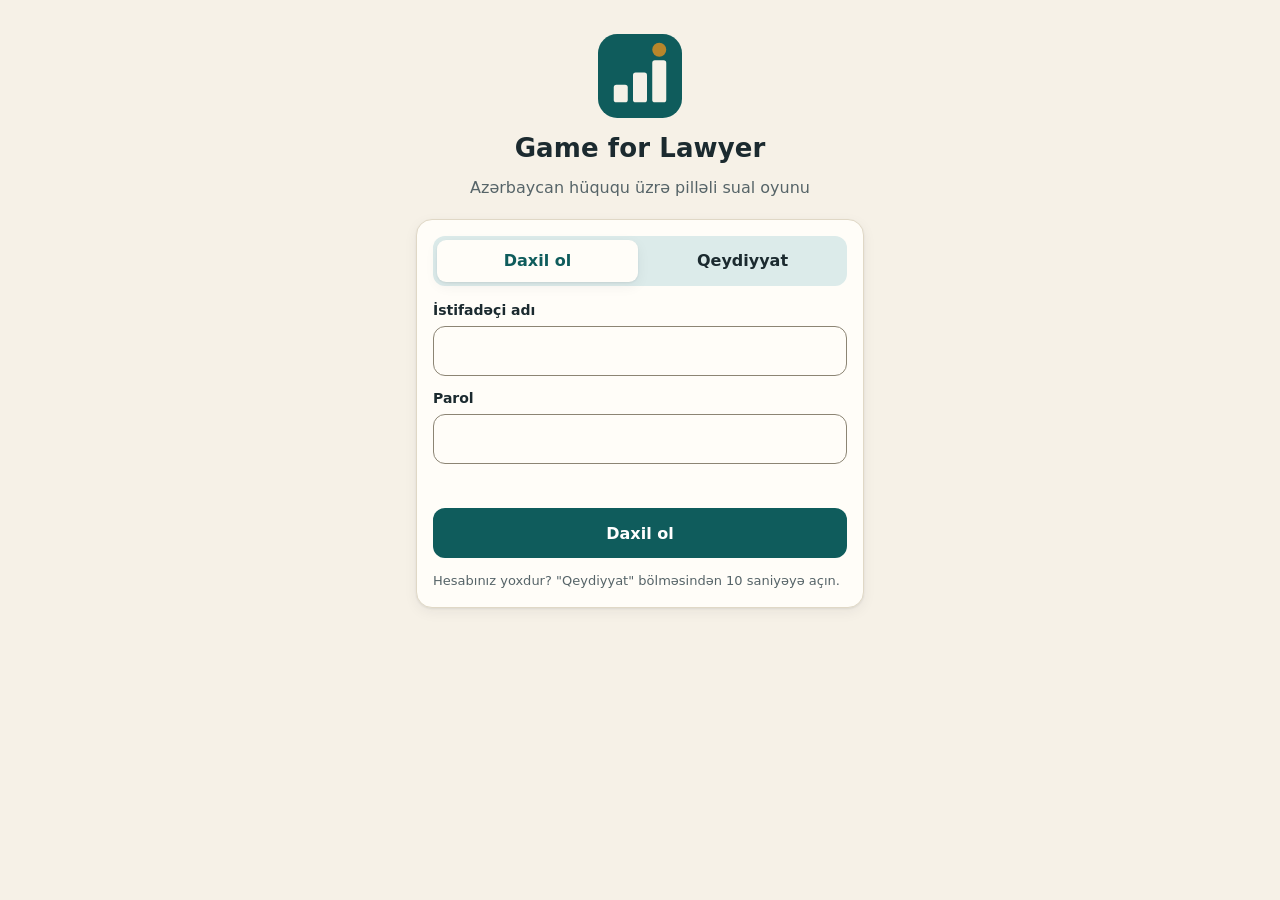
==== docs/index.html @ 3ac9264b "Add installable web app (PWA), reveal_question migration, signup function - docs/: vanilla JS PWA (m" ====
<!doctype html>
<html lang="az">
<head>
  <meta charset="utf-8">
  <meta name="viewport" content="width=device-width, initial-scale=1, viewport-fit=cover">
  <title>Game for Lawyer</title>
  <meta name="description" content="Azərbaycan hüququ üzrə pilləli sual oyunu">
  <meta name="theme-color" content="#F6F1E7" media="(prefers-color-scheme: light)">
  <meta name="theme-color" content="#14201F" media="(prefers-color-scheme: dark)">
  <meta name="apple-mobile-web-app-capable" content="yes">
  <meta name="mobile-web-app-capable" content="yes">
  <meta name="apple-mobile-web-app-title" content="Game for Lawyer">
  <meta name="apple-mobile-web-app-status-bar-style" content="default">
  <link rel="manifest" href="manifest.webmanifest">
  <link rel="icon" href="icons/icon-192.png" type="image/png">
  <link rel="apple-touch-icon" href="icons/apple-touch-icon.png">
  <link rel="stylesheet" href="styles.css">
</head>
<body>
  <div id="app"></div>
  <div id="toast" role="status" aria-live="assertive"></div>
  <noscript><p style="padding:24px">Bu oyun JavaScript tələb edir.</p></noscript>
  <script src="vendor/supabase.js"></script>
  <script src="config.js"></script>
  <script src="app.js"></script>
</body>
</html>
---- docs/styles.css ----
:root {
  --bg: #F6F1E7;
  --surface: #FFFDF8;
  --ink: #1B2A2F;
  --muted: #566468;
  --line: #E0D8C6;
  --edge: #8C8574;
  --primary: #0F5C5C;
  --on-primary: #FFFFFF;
  --primary-tint: #DCEBEA;
  --accent: #B8862B;
  --accent-text: #8A5F10;
  --good: #276C43;
  --good-tint: #DCEBE2;
  --bad: #B3402F;
  --bad-tint: #F3DBD5;
  --shadow: 0 1px 2px rgba(27, 42, 47, 0.08), 0 4px 14px rgba(27, 42, 47, 0.06);
}

@media (prefers-color-scheme: dark) {
  :root {
    --bg: #14201F;
    --surface: #1B2B2A;
    --ink: #EDE7DA;
    --muted: #A9B3AE;
    --line: #2E4140;
    --edge: #6F8583;
    --primary: #5FB3B3;
    --on-primary: #0B1F1F;
    --primary-tint: #1E3F3F;
    --accent: #D9A441;
    --accent-text: #D9A441;
    --good: #5CBF86;
    --good-tint: #1E3A2B;
    --bad: #E0705E;
    --bad-tint: #3D2420;
    --shadow: none;
  }
}

* { box-sizing: border-box; }
html { -webkit-text-size-adjust: 100%; }
body {
  margin: 0;
  background: var(--bg);
  color: var(--ink);
  font: 16px/1.45 system-ui, -apple-system, "Segoe UI", Roboto, "Helvetica Neue", Arial, sans-serif;
  min-height: 100vh;
  min-height: 100dvh;
  -webkit-tap-highlight-color: transparent;
}
#app {
  max-width: 480px;
  margin: 0 auto;
  min-height: 100vh;
  min-height: 100dvh;
  padding: calc(16px + env(safe-area-inset-top)) calc(16px + env(safe-area-inset-right))
           calc(24px + env(safe-area-inset-bottom)) calc(16px + env(safe-area-inset-left));
}
.screen { display: flex; flex-direction: column; gap: 14px; }
h1, h2, h3, p { margin: 0; }
.muted { color: var(--muted); }
.small { font-size: 13px; }
:focus-visible { outline: 3px solid var(--primary); outline-offset: 2px; }

/* Üst panel */
.topbar { display: flex; align-items: center; justify-content: space-between; gap: 8px; }
.brand { display: flex; align-items: center; gap: 10px; font-weight: 700; font-size: 18px; letter-spacing: 0.1px; }
.brand svg { width: 36px; height: 36px; flex: none; }
.brand.big { flex-direction: column; gap: 12px; font-size: 26px; text-align: center; }
.brand.big svg { width: 84px; height: 84px; }
.icon-btn {
  width: 44px; height: 44px; border-radius: 12px; border: 1px solid var(--line);
  background: var(--surface); color: var(--ink); font-size: 20px; cursor: pointer;
  display: inline-flex; align-items: center; justify-content: center;
}
.icon-btn svg { width: 22px; height: 22px; }

/* Kart və düymələr */
.card {
  background: var(--surface); border: 1px solid var(--line); border-radius: 16px;
  padding: 16px; box-shadow: var(--shadow);
}
.btn {
  appearance: none; border: 1.5px solid transparent; border-radius: 12px; min-height: 50px;
  padding: 0 18px; font: inherit; font-weight: 650; font-size: 16px; cursor: pointer;
  display: inline-flex; align-items: center; justify-content: center; gap: 8px;
}
.btn-block { width: 100%; }
.btn-primary { background: var(--primary); color: var(--on-primary); }
.btn-ghost { background: transparent; color: var(--ink); border-color: var(--edge); }
.btn-accent { background: var(--accent); color: #1B2A2F; }
.btn:disabled { opacity: 0.55; cursor: default; }
.btn:active:not(:disabled) { transform: translateY(1px); }

/* Giriş */
.hero { padding: 18px 4px 6px; display: flex; flex-direction: column; gap: 8px; align-items: center; text-align: center; }
.tabs { display: grid; grid-template-columns: 1fr 1fr; background: var(--primary-tint); border-radius: 12px; padding: 4px; gap: 4px; }
.tab {
  border: 0; background: transparent; color: var(--ink); min-height: 42px; border-radius: 9px;
  font: inherit; font-weight: 600; cursor: pointer;
}
.tab[aria-selected="true"] { background: var(--surface); box-shadow: var(--shadow); color: var(--primary); }
.form { display: flex; flex-direction: column; gap: 12px; }
.field { display: flex; flex-direction: column; gap: 6px; }
.field label { font-size: 14px; font-weight: 600; }
.field input {
  min-height: 50px; border-radius: 12px; border: 1.5px solid var(--edge); background: var(--surface);
  color: var(--ink); padding: 0 14px; font: inherit; font-size: 16px;
}
.error { color: var(--bad); font-size: 14px; font-weight: 600; min-height: 20px; }
@media (prefers-color-scheme: light) { .error { color: #9C3626; } }

/* Ana səhifə */
.stats { display: grid; grid-template-columns: 1fr 1fr; gap: 10px; }
.stat { background: var(--primary-tint); border-radius: 12px; padding: 12px; }
.stat b { display: block; font-size: 24px; line-height: 1.1; }
.stat span { font-size: 13px; color: var(--muted); }
.rules { margin: 8px 0 0; padding-left: 20px; display: flex; flex-direction: column; gap: 4px; }
.install { display: flex; align-items: center; justify-content: space-between; gap: 12px; }
.install p { margin-top: 2px; }

/* Oyun */
.game-top { display: grid; grid-template-columns: 44px 1fr auto; align-items: center; gap: 10px; }
.level-info { display: flex; flex-direction: column; line-height: 1.2; }
.level-info span { font-size: 13px; color: var(--muted); }
.score { text-align: right; font-weight: 700; font-size: 20px; font-variant-numeric: tabular-nums; }
.score small { font-size: 12px; font-weight: 500; color: var(--muted); }
.ladder { display: grid; grid-template-columns: repeat(12, 1fr); gap: 4px; }
.pip { height: 8px; border-radius: 4px; background: var(--line); position: relative; }
.pip.done { background: var(--primary); }
.pip.current { background: var(--accent); }
.pip.cp::after {
  content: ""; position: absolute; left: 50%; top: -5px; width: 2px; height: 4px; margin-left: -1px;
  background: var(--accent-text);
}
.legend { display: flex; justify-content: space-between; font-size: 12px; color: var(--muted); margin-top: -6px; }
.timer { display: flex; align-items: center; gap: 10px; }
.timer-bar { flex: 1; height: 8px; border-radius: 4px; background: var(--line); overflow: hidden; }
.timer-fill { height: 100%; width: 100%; background: var(--primary); border-radius: 4px; transition: background 0.2s; }
.timer-fill.warn { background: var(--accent); }
.timer-fill.crit { background: var(--bad); }
.timer-sec { width: 34px; text-align: right; font-weight: 700; font-variant-numeric: tabular-nums; }
.question { font-size: 19px; font-weight: 650; line-height: 1.35; padding: 18px 16px; }
.answers { display: grid; gap: 10px; }
.answer {
  display: flex; align-items: center; gap: 12px; text-align: left; width: 100%;
  min-height: 58px; padding: 10px 14px; border-radius: 14px; border: 1.5px solid var(--edge);
  background: var(--surface); color: var(--ink); font: inherit; font-size: 16px; cursor: pointer;
}
.answer .pos {
  flex: none; width: 30px; height: 30px; border-radius: 9px; display: inline-flex;
  align-items: center; justify-content: center; font-weight: 700; font-size: 14px;
  background: var(--primary-tint); color: var(--primary);
}
.answer:disabled { color: var(--ink); cursor: default; opacity: 1; }
.answer.eliminated { opacity: 0.35; text-decoration: line-through; }
.answer.selected { border-color: var(--primary); border-width: 2.5px; }
.answer.correct { border-color: var(--good); border-width: 2.5px; background: var(--good-tint); }
.answer.wrong { border-color: var(--bad); border-width: 2.5px; background: var(--bad-tint); animation: shake 0.35s; }
.answer.correct .pos { background: var(--good); color: #FFFFFF; }
.answer.wrong .pos { background: var(--bad); color: #FFFFFF; }
@media (prefers-color-scheme: dark) {
  .answer.correct .pos, .answer.wrong .pos { color: #0B1F1F; }
}
.lifelines { display: flex; gap: 10px; }
.lifeline { flex: 1; min-height: 46px; font-size: 15px; }

/* Rəy paneli */
.feedback { border-radius: 16px; padding: 14px 16px; border: 2px solid var(--line); background: var(--surface); display: flex; flex-direction: column; gap: 10px; }
.feedback.good { border-color: var(--good); background: var(--good-tint); }
.feedback.bad { border-color: var(--bad); background: var(--bad-tint); }
.fb-head { display: flex; align-items: center; gap: 12px; }
.fb-head strong { display: block; font-size: 18px; }
.fb-head span { font-size: 14px; }
.expl { font-size: 15px; }
.seal {
  flex: none; width: 48px; height: 48px; border-radius: 50%; display: inline-flex; margin: 6px;
  align-items: center; justify-content: center; color: #FFFFFF;
  animation: stamp 0.45s cubic-bezier(.2, 1.4, .4, 1) both;
}
.seal svg { width: 26px; height: 26px; }
.good .seal { background: var(--good); box-shadow: 0 0 0 4px var(--good-tint), 0 0 0 6px var(--good); }
.bad .seal { background: var(--bad); box-shadow: 0 0 0 4px var(--bad-tint), 0 0 0 6px var(--bad); }
@media (prefers-color-scheme: dark) { .seal { color: #0B1F1F; } }

/* Nəticə */
.result { text-align: center; align-items: center; padding-top: 28px; }
.result .seal { width: 84px; height: 84px; }
.result .seal svg { width: 44px; height: 44px; }
.result h1 { font-size: 26px; }
.big-score { font-size: 54px; font-weight: 800; font-variant-numeric: tabular-nums; line-height: 1.05; }
.result .card { width: 100%; }

/* Reytinq */
.board { list-style: none; margin: 0; padding: 0; display: flex; flex-direction: column; gap: 8px; }
.row {
  display: grid; grid-template-columns: 40px 1fr auto; align-items: center; gap: 10px;
  background: var(--surface); border: 1px solid var(--line); border-radius: 12px; padding: 10px 12px;
}
.row.me { border-color: var(--primary); background: var(--primary-tint); }
.row .rk { font-weight: 800; color: var(--muted); font-variant-numeric: tabular-nums; }
.row:nth-child(-n+3) .rk { color: var(--accent-text); }
.row .nm { overflow: hidden; text-overflow: ellipsis; white-space: nowrap; font-weight: 600; }
.row .sc { font-weight: 700; font-variant-numeric: tabular-nums; }
.empty { text-align: center; padding: 28px 8px; }

/* Bildiriş */
#toast {
  position: fixed; left: 50%; bottom: calc(24px + env(safe-area-inset-bottom)); transform: translate(-50%, 20px);
  max-width: min(440px, calc(100vw - 32px)); background: var(--ink); color: var(--bg); padding: 12px 16px;
  border-radius: 12px; font-size: 15px; opacity: 0; pointer-events: none; transition: opacity 0.2s, transform 0.2s; z-index: 10;
}
#toast.show { opacity: 1; transform: translate(-50%, 0); }

@keyframes stamp { from { transform: scale(1.9) rotate(-18deg); opacity: 0; } to { transform: scale(1) rotate(0); opacity: 1; } }
@keyframes shake { 0%, 100% { transform: translateX(0); } 25% { transform: translateX(-6px); } 75% { transform: translateX(6px); } }
@media (prefers-reduced-motion: reduce) {
  *, *::before, *::after { animation: none !important; transition: none !important; }
}
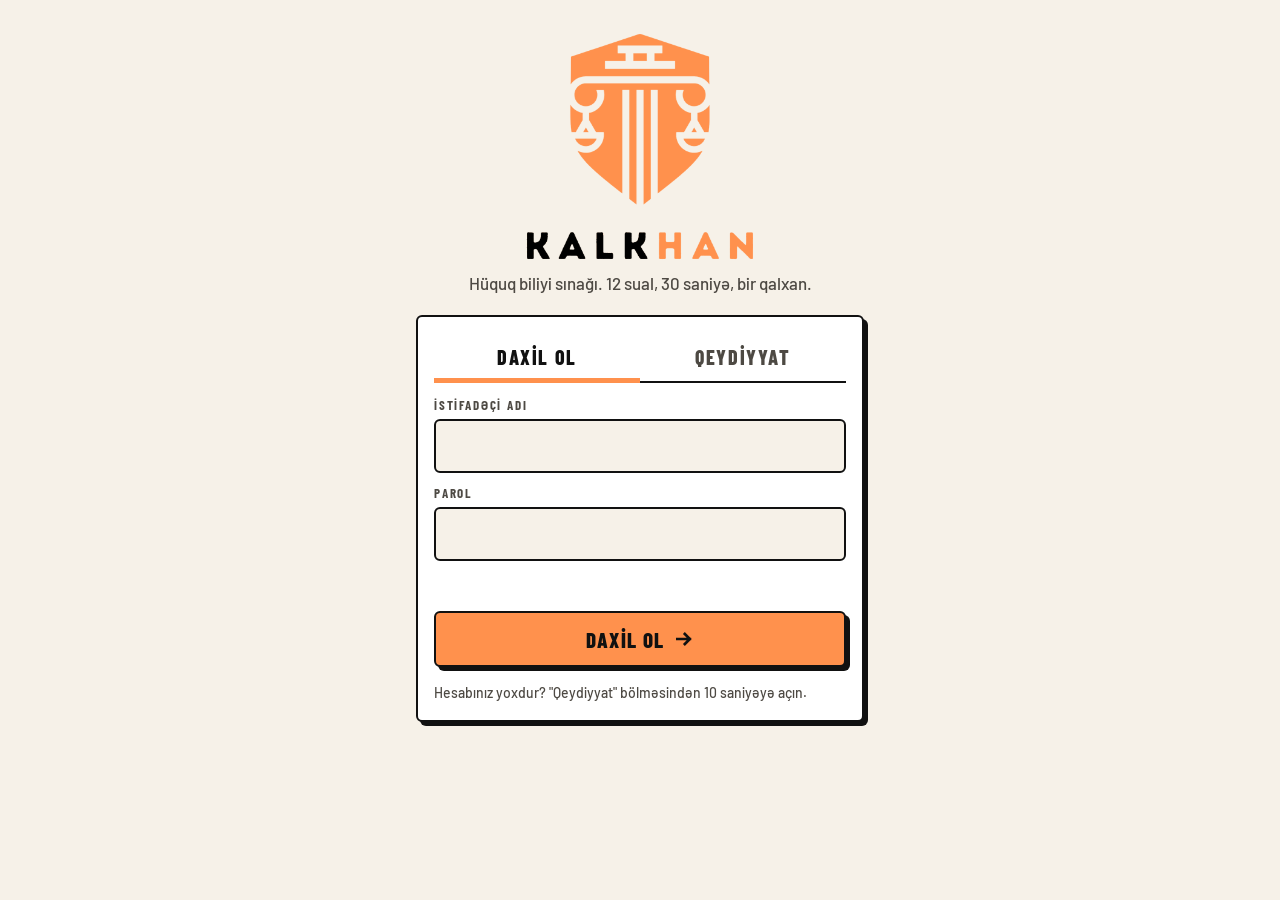
==== commit d7207f9c: "Rebrand to KALKHAN: new identity, no level/rank concept, new motion - Use the supplied logo (transpa" ====
--- a/docs/index.html
+++ b/docs/index.html
@@ -3,17 +3,21 @@
 <head>
   <meta charset="utf-8">
   <meta name="viewport" content="width=device-width, initial-scale=1, viewport-fit=cover">
-  <title>Game for Lawyer</title>
-  <meta name="description" content="Azərbaycan hüququ üzrə pilləli sual oyunu">
-  <meta name="theme-color" content="#F6F1E7" media="(prefers-color-scheme: light)">
-  <meta name="theme-color" content="#14201F" media="(prefers-color-scheme: dark)">
+  <title>KALKHAN</title>
+  <meta name="description" content="KALKHAN: Azərbaycan hüququ üzrə sual oyunu">
+  <meta name="color-scheme" content="light dark">
+  <meta name="theme-color" content="#F6F1E8" media="(prefers-color-scheme: light)">
+  <meta name="theme-color" content="#0E0E0E" media="(prefers-color-scheme: dark)">
   <meta name="apple-mobile-web-app-capable" content="yes">
   <meta name="mobile-web-app-capable" content="yes">
-  <meta name="apple-mobile-web-app-title" content="Game for Lawyer">
+  <meta name="apple-mobile-web-app-title" content="KALKHAN">
   <meta name="apple-mobile-web-app-status-bar-style" content="default">
   <link rel="manifest" href="manifest.webmanifest">
   <link rel="icon" href="icons/icon-192.png" type="image/png">
   <link rel="apple-touch-icon" href="icons/apple-touch-icon.png">
+  <link rel="preload" href="fonts/barlow-condensed-latin-800-normal.woff2" as="font" type="font/woff2" crossorigin>
+  <link rel="preload" href="fonts/barlow-latin-700-normal.woff2" as="font" type="font/woff2" crossorigin>
+  <link rel="preload" href="fonts/barlow-latin-500-normal.woff2" as="font" type="font/woff2" crossorigin>
   <link rel="stylesheet" href="styles.css">
 </head>
 <body>
--- a/docs/styles.css
+++ b/docs/styles.css
@@ -1,220 +1,266 @@
+/* KALKHAN: loqodan götürülmüş palitra (narıncı #FF914D, qara, isti ağ), Barlow şrifti */
+@font-face { font-family: "Barlow"; font-weight: 500; font-display: swap; src: url(fonts/barlow-latin-500-normal.woff2) format("woff2");
+  unicode-range: U+0000-00FF, U+0131, U+0152-0153, U+02BB-02BC, U+02C6, U+02DA, U+02DC, U+2000-206F, U+20AC, U+2122, U+2212; }
+@font-face { font-family: "Barlow"; font-weight: 500; font-display: swap; src: url(fonts/barlow-latin-ext-500-normal.woff2) format("woff2");
+  unicode-range: U+0100-02BA, U+02BD-02C5, U+02C7-02CC, U+02CE-02D7, U+02DD-02FF, U+1E00-1E9F, U+1EF2-1EFF, U+20A0-20AB, U+20AD-20C0; }
+@font-face { font-family: "Barlow"; font-weight: 700; font-display: swap; src: url(fonts/barlow-latin-700-normal.woff2) format("woff2");
+  unicode-range: U+0000-00FF, U+0131, U+0152-0153, U+02BB-02BC, U+02C6, U+02DA, U+02DC, U+2000-206F, U+20AC, U+2122, U+2212; }
+@font-face { font-family: "Barlow"; font-weight: 700; font-display: swap; src: url(fonts/barlow-latin-ext-700-normal.woff2) format("woff2");
+  unicode-range: U+0100-02BA, U+02BD-02C5, U+02C7-02CC, U+02CE-02D7, U+02DD-02FF, U+1E00-1E9F, U+1EF2-1EFF, U+20A0-20AB, U+20AD-20C0; }
+@font-face { font-family: "Barlow Condensed"; font-weight: 700; font-display: swap; src: url(fonts/barlow-condensed-latin-700-normal.woff2) format("woff2");
+  unicode-range: U+0000-00FF, U+0131, U+0152-0153, U+02BB-02BC, U+02C6, U+02DA, U+02DC, U+2000-206F, U+20AC, U+2122, U+2212; }
+@font-face { font-family: "Barlow Condensed"; font-weight: 700; font-display: swap; src: url(fonts/barlow-condensed-latin-ext-700-normal.woff2) format("woff2");
+  unicode-range: U+0100-02BA, U+02BD-02C5, U+02C7-02CC, U+02CE-02D7, U+02DD-02FF, U+1E00-1E9F, U+1EF2-1EFF, U+20A0-20AB, U+20AD-20C0; }
+@font-face { font-family: "Barlow Condensed"; font-weight: 800; font-display: swap; src: url(fonts/barlow-condensed-latin-800-normal.woff2) format("woff2");
+  unicode-range: U+0000-00FF, U+0131, U+0152-0153, U+02BB-02BC, U+02C6, U+02DA, U+02DC, U+2000-206F, U+20AC, U+2122, U+2212; }
+@font-face { font-family: "Barlow Condensed"; font-weight: 800; font-display: swap; src: url(fonts/barlow-condensed-latin-ext-800-normal.woff2) format("woff2");
+  unicode-range: U+0100-02BA, U+02BD-02C5, U+02C7-02CC, U+02CE-02D7, U+02DD-02FF, U+1E00-1E9F, U+1EF2-1EFF, U+20A0-20AB, U+20AD-20C0; }
+
 :root {
-  --bg: #F6F1E7;
-  --surface: #FFFDF8;
-  --ink: #1B2A2F;
-  --muted: #566468;
-  --line: #E0D8C6;
-  --edge: #8C8574;
-  --primary: #0F5C5C;
-  --on-primary: #FFFFFF;
-  --primary-tint: #DCEBEA;
-  --accent: #B8862B;
-  --accent-text: #8A5F10;
-  --good: #276C43;
-  --good-tint: #DCEBE2;
-  --bad: #B3402F;
-  --bad-tint: #F3DBD5;
-  --shadow: 0 1px 2px rgba(27, 42, 47, 0.08), 0 4px 14px rgba(27, 42, 47, 0.06);
-}
-
+  color-scheme: light dark;
+  --paper: #F6F1E8;
+  --card: #FFFFFF;
+  --ink: #111111;
+  --ink-2: #4D4943;
+  --soft: #E8E0D2;
+  --orange: #FF914D;
+  --orange-text: #B84700;
+  --edge: #111111;
+  --good: #1B7F46;
+  --good-bg: #D7EEDF;
+  --bad: #C8321C;
+  --bad-bg: #F9DAD3;
+  --on-good: #FFFFFF;
+  --on-bad: #FFFFFF;
+  --hatch: rgba(17, 17, 17, 0.14);
+  --disp: "Barlow Condensed", "Barlow", system-ui, sans-serif;
+  --ease: cubic-bezier(.2, .8, .2, 1);
+}
 @media (prefers-color-scheme: dark) {
   :root {
-    --bg: #14201F;
-    --surface: #1B2B2A;
-    --ink: #EDE7DA;
-    --muted: #A9B3AE;
-    --line: #2E4140;
-    --edge: #6F8583;
-    --primary: #5FB3B3;
-    --on-primary: #0B1F1F;
-    --primary-tint: #1E3F3F;
-    --accent: #D9A441;
-    --accent-text: #D9A441;
-    --good: #5CBF86;
-    --good-tint: #1E3A2B;
-    --bad: #E0705E;
-    --bad-tint: #3D2420;
-    --shadow: none;
+    --paper: #0E0E0E;
+    --card: #1A1917;
+    --ink: #F6F1E8;
+    --ink-2: #ABA59A;
+    --soft: #2A2824;
+    --orange-text: #FF914D;
+    --edge: #F6F1E8;
+    --good: #4CC27F;
+    --good-bg: #12301F;
+    --bad: #FF6B55;
+    --bad-bg: #3A1914;
+    --on-good: #0E0E0E;
+    --on-bad: #0E0E0E;
+    --hatch: rgba(246, 241, 232, 0.16);
   }
 }
 
 * { box-sizing: border-box; }
 html { -webkit-text-size-adjust: 100%; }
 body {
-  margin: 0;
-  background: var(--bg);
-  color: var(--ink);
-  font: 16px/1.45 system-ui, -apple-system, "Segoe UI", Roboto, "Helvetica Neue", Arial, sans-serif;
-  min-height: 100vh;
-  min-height: 100dvh;
-  -webkit-tap-highlight-color: transparent;
+  margin: 0; background: var(--paper); color: var(--ink);
+  font: 500 17px/1.45 "Barlow", system-ui, -apple-system, "Segoe UI", Roboto, sans-serif;
+  min-height: 100vh; min-height: 100dvh; -webkit-tap-highlight-color: transparent; overflow-x: hidden;
 }
 #app {
-  max-width: 480px;
-  margin: 0 auto;
-  min-height: 100vh;
-  min-height: 100dvh;
-  padding: calc(16px + env(safe-area-inset-top)) calc(16px + env(safe-area-inset-right))
-           calc(24px + env(safe-area-inset-bottom)) calc(16px + env(safe-area-inset-left));
-}
-.screen { display: flex; flex-direction: column; gap: 14px; }
+  max-width: 480px; margin: 0 auto; min-height: 100vh; min-height: 100dvh;
+  padding: calc(14px + env(safe-area-inset-top)) calc(16px + env(safe-area-inset-right)) calc(28px + env(safe-area-inset-bottom)) calc(16px + env(safe-area-inset-left));
+}
 h1, h2, h3, p { margin: 0; }
-.muted { color: var(--muted); }
-.small { font-size: 13px; }
-:focus-visible { outline: 3px solid var(--primary); outline-offset: 2px; }
-
-/* Üst panel */
-.topbar { display: flex; align-items: center; justify-content: space-between; gap: 8px; }
-.brand { display: flex; align-items: center; gap: 10px; font-weight: 700; font-size: 18px; letter-spacing: 0.1px; }
-.brand svg { width: 36px; height: 36px; flex: none; }
-.brand.big { flex-direction: column; gap: 12px; font-size: 26px; text-align: center; }
-.brand.big svg { width: 84px; height: 84px; }
+img { display: block; }
+.disp { font-family: var(--disp); font-weight: 800; text-transform: uppercase; letter-spacing: 0.04em; line-height: 1; }
+.muted { color: var(--ink-2); }
+.small { font-size: 14px; }
+:focus-visible { outline: 3px solid var(--orange); outline-offset: 2px; }
+.screen { display: flex; flex-direction: column; gap: 16px; }
+.screen.enter { animation: screen-in 0.34s var(--ease) both; }
+
+/* Üst zolaq */
+.bar { display: flex; align-items: center; justify-content: space-between; min-height: 44px; }
+.bar .logo img { height: 22px; width: auto; }
 .icon-btn {
-  width: 44px; height: 44px; border-radius: 12px; border: 1px solid var(--line);
-  background: var(--surface); color: var(--ink); font-size: 20px; cursor: pointer;
-  display: inline-flex; align-items: center; justify-content: center;
+  width: 46px; height: 46px; display: inline-flex; align-items: center; justify-content: center; cursor: pointer;
+  background: var(--card); color: var(--ink); border: 2px solid var(--edge); border-radius: 6px; box-shadow: 3px 3px 0 var(--edge);
+  transition: transform 0.08s, box-shadow 0.08s;
 }
 .icon-btn svg { width: 22px; height: 22px; }
-
-/* Kart və düymələr */
-.card {
-  background: var(--surface); border: 1px solid var(--line); border-radius: 16px;
-  padding: 16px; box-shadow: var(--shadow);
-}
+.icon-btn:active { transform: translate(3px, 3px); box-shadow: 0 0 0 var(--edge); }
+
+/* Düymələr: basanda fiziki hiss */
 .btn {
-  appearance: none; border: 1.5px solid transparent; border-radius: 12px; min-height: 50px;
-  padding: 0 18px; font: inherit; font-weight: 650; font-size: 16px; cursor: pointer;
-  display: inline-flex; align-items: center; justify-content: center; gap: 8px;
-}
-.btn-block { width: 100%; }
-.btn-primary { background: var(--primary); color: var(--on-primary); }
-.btn-ghost { background: transparent; color: var(--ink); border-color: var(--edge); }
-.btn-accent { background: var(--accent); color: #1B2A2F; }
-.btn:disabled { opacity: 0.55; cursor: default; }
-.btn:active:not(:disabled) { transform: translateY(1px); }
+  appearance: none; font: 800 21px/1 var(--disp); text-transform: uppercase; letter-spacing: 0.06em;
+  min-height: 56px; padding: 0 20px; border: 2px solid var(--edge); border-radius: 6px; cursor: pointer;
+  display: flex; align-items: center; justify-content: center; gap: 10px; width: 100%;
+  background: var(--card); color: var(--ink); box-shadow: 4px 4px 0 var(--edge);
+  transition: transform 0.08s, box-shadow 0.08s, filter 0.15s; position: relative;
+}
+.btn svg { width: 20px; height: 20px; flex: none; }
+.btn-primary { background: var(--orange); color: #111111; }
+.btn:hover:not(:disabled) { filter: brightness(1.04); }
+.btn:active:not(:disabled) { transform: translate(4px, 4px); box-shadow: 0 0 0 var(--edge); }
+.btn:disabled { opacity: 0.5; cursor: default; box-shadow: 2px 2px 0 var(--edge); }
+.btn-text { background: transparent; border-color: transparent; box-shadow: none; font-size: 17px; min-height: 44px; color: var(--ink-2); }
+.btn-text:active:not(:disabled) { transform: none; }
+
+/* Panellər */
+.panel { background: var(--card); border: 2px solid var(--edge); border-radius: 6px; padding: 16px; box-shadow: 4px 4px 0 var(--edge); }
+.label { font: 700 13px/1 var(--disp); text-transform: uppercase; letter-spacing: 0.14em; color: var(--ink-2); }
 
 /* Giriş */
-.hero { padding: 18px 4px 6px; display: flex; flex-direction: column; gap: 8px; align-items: center; text-align: center; }
-.tabs { display: grid; grid-template-columns: 1fr 1fr; background: var(--primary-tint); border-radius: 12px; padding: 4px; gap: 4px; }
+.hero { display: flex; flex-direction: column; align-items: center; gap: 10px; padding: 18px 0 4px; text-align: center; }
+.hero img { width: min(58vw, 230px); height: auto; }
+.tabs { display: grid; grid-template-columns: 1fr 1fr; border-bottom: 2px solid var(--edge); }
 .tab {
-  border: 0; background: transparent; color: var(--ink); min-height: 42px; border-radius: 9px;
-  font: inherit; font-weight: 600; cursor: pointer;
-}
-.tab[aria-selected="true"] { background: var(--surface); box-shadow: var(--shadow); color: var(--primary); }
-.form { display: flex; flex-direction: column; gap: 12px; }
-.field { display: flex; flex-direction: column; gap: 6px; }
-.field label { font-size: 14px; font-weight: 600; }
+  background: transparent; border: 0; color: var(--ink-2); font: 800 20px/1 var(--disp); text-transform: uppercase; letter-spacing: 0.08em;
+  min-height: 48px; cursor: pointer; position: relative;
+}
+.tab[aria-selected="true"] { color: var(--ink); }
+.tab[aria-selected="true"]::after { content: ""; position: absolute; left: 0; right: 0; bottom: -2px; height: 5px; background: var(--orange); animation: grow-x 0.25s var(--ease); transform-origin: left; }
+.form { display: flex; flex-direction: column; gap: 14px; }
+.field { display: flex; flex-direction: column; gap: 7px; }
 .field input {
-  min-height: 50px; border-radius: 12px; border: 1.5px solid var(--edge); background: var(--surface);
-  color: var(--ink); padding: 0 14px; font: inherit; font-size: 16px;
-}
-.error { color: var(--bad); font-size: 14px; font-weight: 600; min-height: 20px; }
-@media (prefers-color-scheme: light) { .error { color: #9C3626; } }
+  min-height: 54px; padding: 0 14px; font: 500 18px "Barlow", sans-serif; color: var(--ink); background: var(--paper);
+  border: 2px solid var(--edge); border-radius: 6px; transition: box-shadow 0.15s, background 0.15s;
+}
+.field input:focus { outline: none; background: var(--card); box-shadow: 4px 4px 0 var(--orange); }
+.error { color: var(--bad); font-weight: 700; min-height: 22px; }
 
 /* Ana səhifə */
-.stats { display: grid; grid-template-columns: 1fr 1fr; gap: 10px; }
-.stat { background: var(--primary-tint); border-radius: 12px; padding: 12px; }
-.stat b { display: block; font-size: 24px; line-height: 1.1; }
-.stat span { font-size: 13px; color: var(--muted); }
-.rules { margin: 8px 0 0; padding-left: 20px; display: flex; flex-direction: column; gap: 4px; }
-.install { display: flex; align-items: center; justify-content: space-between; gap: 12px; }
-.install p { margin-top: 2px; }
+.me { display: flex; align-items: center; gap: 16px; }
+.me img { width: 78px; height: auto; flex: none; }
+.me h2 { font-size: 44px; word-break: break-all; }
+.tiles { display: grid; grid-template-columns: 1fr 1fr; gap: 14px; }
+.tile { border: 2px solid var(--edge); border-radius: 6px; padding: 14px; display: flex; flex-direction: column; gap: 10px; box-shadow: 4px 4px 0 var(--edge); }
+.tile b { font: 800 46px/0.95 var(--disp); font-variant-numeric: tabular-nums; }
+.tile .label { color: inherit; opacity: 0.85; }
+.tile.black { background: #111111; color: #F6F1E8; }
+.tile.black b { color: var(--orange); }
+.tile.orange { background: var(--orange); color: #111111; }
+.rules { list-style: none; margin: 14px 0 0; padding: 0; display: flex; flex-direction: column; gap: 14px; }
+.rules li { display: grid; grid-template-columns: 44px 1fr; gap: 14px; align-items: start; }
+.rules .n { font: 800 24px/1 var(--disp); background: #111111; color: var(--orange); height: 44px; display: flex; align-items: center; justify-content: center; border-radius: 4px; }
+.rules b { display: block; font: 800 19px/1.1 var(--disp); text-transform: uppercase; letter-spacing: 0.05em; }
+.install { display: flex; align-items: center; gap: 14px; justify-content: space-between; }
+.install .btn { width: auto; min-height: 46px; font-size: 18px; }
 
 /* Oyun */
-.game-top { display: grid; grid-template-columns: 44px 1fr auto; align-items: center; gap: 10px; }
-.level-info { display: flex; flex-direction: column; line-height: 1.2; }
-.level-info span { font-size: 13px; color: var(--muted); }
-.score { text-align: right; font-weight: 700; font-size: 20px; font-variant-numeric: tabular-nums; }
-.score small { font-size: 12px; font-weight: 500; color: var(--muted); }
-.ladder { display: grid; grid-template-columns: repeat(12, 1fr); gap: 4px; }
-.pip { height: 8px; border-radius: 4px; background: var(--line); position: relative; }
-.pip.done { background: var(--primary); }
-.pip.current { background: var(--accent); }
-.pip.cp::after {
-  content: ""; position: absolute; left: 50%; top: -5px; width: 2px; height: 4px; margin-left: -1px;
-  background: var(--accent-text);
-}
-.legend { display: flex; justify-content: space-between; font-size: 12px; color: var(--muted); margin-top: -6px; }
-.timer { display: flex; align-items: center; gap: 10px; }
-.timer-bar { flex: 1; height: 8px; border-radius: 4px; background: var(--line); overflow: hidden; }
-.timer-fill { height: 100%; width: 100%; background: var(--primary); border-radius: 4px; transition: background 0.2s; }
-.timer-fill.warn { background: var(--accent); }
-.timer-fill.crit { background: var(--bad); }
-.timer-sec { width: 34px; text-align: right; font-weight: 700; font-variant-numeric: tabular-nums; }
-.question { font-size: 19px; font-weight: 650; line-height: 1.35; padding: 18px 16px; }
-.answers { display: grid; gap: 10px; }
+.game-top { display: grid; grid-template-columns: 46px 1fr auto; align-items: center; gap: 14px; }
+.q-count { font: 800 30px/1 var(--disp); letter-spacing: 0.04em; font-variant-numeric: tabular-nums; }
+.q-count small { font-size: 20px; color: var(--ink-2); letter-spacing: 0.04em; }
+.score { text-align: right; line-height: 1; }
+.score b { font: 800 34px/1 var(--disp); font-variant-numeric: tabular-nums; }
+.score .label { display: block; margin-top: 3px; }
+.segs { display: grid; grid-template-columns: repeat(12, 1fr); gap: 4px; margin-top: 12px; }
+.seg { position: relative; height: 14px; border: 2px solid var(--edge); border-radius: 2px; background: transparent; }
+.seg.done { background: var(--edge); }
+.seg.cur { background: var(--orange); animation: seg-in 0.5s var(--ease); }
+.seg .shield { position: absolute; right: -2px; top: -22px; width: 14px; height: 17px; color: var(--ink-2); opacity: 0.55; }
+.seg .shield.on { color: var(--orange); opacity: 1; animation: pop 0.6s var(--ease); }
+.timer { display: grid; grid-template-columns: 1fr auto; align-items: center; gap: 12px; }
+.bar-t { height: 18px; border: 2px solid var(--edge); border-radius: 3px; background: var(--card); overflow: hidden; }
+.fill {
+  height: 100%; background: var(--orange);
+  background-image: repeating-linear-gradient(-45deg, rgba(0, 0, 0, 0.14) 0 7px, transparent 7px 14px); background-size: 28px 28px;
+  animation: stripes 0.9s linear infinite;
+}
+.fill.crit { background-color: var(--bad); animation-duration: 0.35s; }
+.t-sec { font: 800 36px/1 var(--disp); min-width: 48px; text-align: right; font-variant-numeric: tabular-nums; }
+.t-sec.crit { color: var(--bad); animation: tick 1s infinite; }
+.stage { display: flex; flex-direction: column; gap: 14px; }
+.stage.enter .qcard { animation: card-in 0.38s var(--ease) both; }
+.stage.enter .answer { animation: rise 0.36s var(--ease) both; animation-delay: calc(var(--i) * 60ms + 140ms); }
+.stage.leave { animation: leave 0.17s ease-in both; }
+.qcard { display: flex; flex-direction: column; gap: 14px; padding: 18px 16px; }
+.qtext { font: 700 23px/1.22 "Barlow", sans-serif; }
+.q-media { width: 100%; max-height: 36vh; border: 2px solid var(--edge); border-radius: 4px; object-fit: contain; background: var(--soft); }
+audio.q-media { max-height: none; border: 0; background: transparent; }
+.answers { display: grid; gap: 12px; }
 .answer {
-  display: flex; align-items: center; gap: 12px; text-align: left; width: 100%;
-  min-height: 58px; padding: 10px 14px; border-radius: 14px; border: 1.5px solid var(--edge);
-  background: var(--surface); color: var(--ink); font: inherit; font-size: 16px; cursor: pointer;
-}
-.answer .pos {
-  flex: none; width: 30px; height: 30px; border-radius: 9px; display: inline-flex;
-  align-items: center; justify-content: center; font-weight: 700; font-size: 14px;
-  background: var(--primary-tint); color: var(--primary);
-}
-.answer:disabled { color: var(--ink); cursor: default; opacity: 1; }
-.answer.eliminated { opacity: 0.35; text-decoration: line-through; }
-.answer.selected { border-color: var(--primary); border-width: 2.5px; }
-.answer.correct { border-color: var(--good); border-width: 2.5px; background: var(--good-tint); }
-.answer.wrong { border-color: var(--bad); border-width: 2.5px; background: var(--bad-tint); animation: shake 0.35s; }
-.answer.correct .pos { background: var(--good); color: #FFFFFF; }
-.answer.wrong .pos { background: var(--bad); color: #FFFFFF; }
-@media (prefers-color-scheme: dark) {
-  .answer.correct .pos, .answer.wrong .pos { color: #0B1F1F; }
-}
-.lifelines { display: flex; gap: 10px; }
-.lifeline { flex: 1; min-height: 46px; font-size: 15px; }
-
-/* Rəy paneli */
-.feedback { border-radius: 16px; padding: 14px 16px; border: 2px solid var(--line); background: var(--surface); display: flex; flex-direction: column; gap: 10px; }
-.feedback.good { border-color: var(--good); background: var(--good-tint); }
-.feedback.bad { border-color: var(--bad); background: var(--bad-tint); }
-.fb-head { display: flex; align-items: center; gap: 12px; }
-.fb-head strong { display: block; font-size: 18px; }
-.fb-head span { font-size: 14px; }
-.expl { font-size: 15px; }
-.seal {
-  flex: none; width: 48px; height: 48px; border-radius: 50%; display: inline-flex; margin: 6px;
-  align-items: center; justify-content: center; color: #FFFFFF;
-  animation: stamp 0.45s cubic-bezier(.2, 1.4, .4, 1) both;
-}
-.seal svg { width: 26px; height: 26px; }
-.good .seal { background: var(--good); box-shadow: 0 0 0 4px var(--good-tint), 0 0 0 6px var(--good); }
-.bad .seal { background: var(--bad); box-shadow: 0 0 0 4px var(--bad-tint), 0 0 0 6px var(--bad); }
-@media (prefers-color-scheme: dark) { .seal { color: #0B1F1F; } }
+  display: grid; grid-template-columns: 48px 1fr; align-items: stretch; width: 100%; min-height: 62px; text-align: left; padding: 0;
+  font: 700 18px/1.25 "Barlow", sans-serif; color: var(--ink); background: var(--card); cursor: pointer;
+  border: 2px solid var(--edge); border-radius: 6px; box-shadow: 4px 4px 0 var(--edge); overflow: hidden;
+  transition: transform 0.08s, box-shadow 0.08s, background 0.15s;
+}
+.answer .k { display: flex; align-items: center; justify-content: center; background: var(--edge); color: var(--paper); font: 800 24px/1 var(--disp); border-right: 2px solid var(--edge); }
+.answer .t { padding: 12px 14px; display: flex; align-items: center; }
+.answer:active:not(:disabled) { transform: translate(4px, 4px); box-shadow: 0 0 0 var(--edge); }
+.answer:disabled { cursor: default; color: var(--ink); }
+.answer.picked { background: var(--orange); color: #111111; animation: lock 0.3s var(--ease); }
+.answer.picked .k { background: #111111; color: var(--orange); }
+.answer.correct { background: var(--good-bg); border-color: var(--good); box-shadow: 4px 4px 0 var(--good); animation: pop 0.5s var(--ease); }
+.answer.correct .k { background: var(--good); color: var(--on-good); border-color: var(--good); }
+.answer.wrong { background: var(--bad-bg); border-color: var(--bad); box-shadow: 4px 4px 0 var(--bad); animation: shake 0.42s; }
+.answer.wrong .k { background: var(--bad); color: var(--on-bad); border-color: var(--bad); }
+.answer.out { opacity: 0.4; box-shadow: none; background-image: repeating-linear-gradient(-45deg, var(--hatch) 0 6px, transparent 6px 12px); text-decoration: line-through; }
+.answer.out .k { background: var(--ink-2); }
+.lifeline { font-size: 19px; }
+
+/* Rəy */
+.feedback { padding: 16px; display: flex; flex-direction: column; gap: 14px; animation: rise 0.34s var(--ease) both; }
+.feedback.good { border-color: var(--good); box-shadow: 4px 4px 0 var(--good); }
+.feedback.bad { border-color: var(--bad); box-shadow: 4px 4px 0 var(--bad); }
+.fb-head { display: flex; align-items: center; justify-content: space-between; gap: 12px; }
+.stamp {
+  display: inline-block; font: 800 34px/1 var(--disp); text-transform: uppercase; letter-spacing: 0.08em; padding: 8px 14px 6px;
+  border: 4px solid currentColor; border-radius: 4px; transform: rotate(-5deg); animation: stamp 0.42s cubic-bezier(.2, 1.6, .4, 1) both;
+}
+.good .stamp { color: var(--good); }
+.bad .stamp { color: var(--bad); }
+.gain { font: 800 40px/1 var(--disp); font-variant-numeric: tabular-nums; color: var(--good); }
+.shield-note { display: flex; align-items: center; gap: 10px; padding: 10px 12px; border: 2px solid var(--edge); border-radius: 4px; background: var(--paper); font-weight: 700; animation: rise 0.4s var(--ease) 0.15s both; }
+.shield-note svg { width: 22px; height: 26px; color: var(--orange); flex: none; animation: pop 0.6s var(--ease) 0.2s both; }
+.expl { font-size: 17px; color: var(--ink-2); }
 
 /* Nəticə */
-.result { text-align: center; align-items: center; padding-top: 28px; }
-.result .seal { width: 84px; height: 84px; }
-.result .seal svg { width: 44px; height: 44px; }
-.result h1 { font-size: 26px; }
-.big-score { font-size: 54px; font-weight: 800; font-variant-numeric: tabular-nums; line-height: 1.05; }
-.result .card { width: 100%; }
+.result { align-items: center; text-align: center; padding-top: 10px; gap: 14px; }
+.result .emb { width: 96px; height: auto; }
+.result .stamp { font-size: 40px; animation-name: slam; animation-duration: 0.55s; }
+.big { font: 800 112px/0.9 var(--disp); font-variant-numeric: tabular-nums; letter-spacing: 0.01em; }
+.result .panel { width: 100%; text-align: left; display: flex; flex-direction: column; gap: 6px; }
 
 /* Reytinq */
-.board { list-style: none; margin: 0; padding: 0; display: flex; flex-direction: column; gap: 8px; }
-.row {
-  display: grid; grid-template-columns: 40px 1fr auto; align-items: center; gap: 10px;
-  background: var(--surface); border: 1px solid var(--line); border-radius: 12px; padding: 10px 12px;
-}
-.row.me { border-color: var(--primary); background: var(--primary-tint); }
-.row .rk { font-weight: 800; color: var(--muted); font-variant-numeric: tabular-nums; }
-.row:nth-child(-n+3) .rk { color: var(--accent-text); }
-.row .nm { overflow: hidden; text-overflow: ellipsis; white-space: nowrap; font-weight: 600; }
-.row .sc { font-weight: 700; font-variant-numeric: tabular-nums; }
-.empty { text-align: center; padding: 28px 8px; }
+.seg-tabs { display: grid; grid-template-columns: 1fr 1fr; border: 2px solid var(--edge); border-radius: 6px; overflow: hidden; }
+.seg-tabs button { border: 0; min-height: 48px; background: var(--card); color: var(--ink); font: 800 19px/1 var(--disp); text-transform: uppercase; letter-spacing: 0.08em; cursor: pointer; transition: background 0.15s; }
+.seg-tabs button + button { border-left: 2px solid var(--edge); }
+.seg-tabs button[aria-selected="true"] { background: var(--orange); color: #111111; }
+.board { list-style: none; margin: 0; padding: 0; display: flex; flex-direction: column; gap: 10px; }
+.row { display: grid; grid-template-columns: 54px 1fr auto; align-items: stretch; border: 2px solid var(--edge); border-radius: 6px; background: var(--card); overflow: hidden; animation: rise 0.35s var(--ease) both; animation-delay: calc(var(--i) * 35ms); }
+.row .rk { display: flex; align-items: center; justify-content: center; font: 800 26px/1 var(--disp); background: var(--soft); border-right: 2px solid var(--edge); }
+.row:nth-child(1) .rk { background: var(--orange); color: #111111; }
+.row:nth-child(2) .rk, .row:nth-child(3) .rk { background: #111111; color: #F6F1E8; }
+.row .nm { padding: 12px 14px; font-weight: 700; overflow: hidden; text-overflow: ellipsis; white-space: nowrap; align-self: center; }
+.row .sc { padding: 0 16px; display: flex; align-items: center; font: 800 26px/1 var(--disp); font-variant-numeric: tabular-nums; }
+.row.me { background: #111111; color: #F6F1E8; }
+.row.me .sc { color: var(--orange); }
+.empty { text-align: center; padding: 30px 8px; }
+
+/* Yüklənmə */
+.boot { min-height: 70vh; align-items: center; justify-content: center; }
+.boot img { width: 96px; animation: breathe 1.2s ease-in-out infinite; }
 
 /* Bildiriş */
 #toast {
-  position: fixed; left: 50%; bottom: calc(24px + env(safe-area-inset-bottom)); transform: translate(-50%, 20px);
-  max-width: min(440px, calc(100vw - 32px)); background: var(--ink); color: var(--bg); padding: 12px 16px;
-  border-radius: 12px; font-size: 15px; opacity: 0; pointer-events: none; transition: opacity 0.2s, transform 0.2s; z-index: 10;
+  position: fixed; left: 50%; bottom: calc(24px + env(safe-area-inset-bottom)); transform: translate(-50%, 24px); z-index: 10;
+  max-width: min(440px, calc(100vw - 32px)); background: #111111; color: #F6F1E8; padding: 13px 16px 13px 20px; font-weight: 700;
+  border-left: 6px solid var(--orange); border-radius: 4px; box-shadow: 4px 4px 0 var(--orange);
+  opacity: 0; pointer-events: none; transition: opacity 0.2s, transform 0.25s var(--ease);
 }
 #toast.show { opacity: 1; transform: translate(-50%, 0); }
 
-@keyframes stamp { from { transform: scale(1.9) rotate(-18deg); opacity: 0; } to { transform: scale(1) rotate(0); opacity: 1; } }
-@keyframes shake { 0%, 100% { transform: translateX(0); } 25% { transform: translateX(-6px); } 75% { transform: translateX(6px); } }
+@keyframes screen-in { from { opacity: 0; transform: translateY(14px); } to { opacity: 1; transform: none; } }
+@keyframes card-in { from { opacity: 0; transform: translateX(34px) rotate(0.6deg); } to { opacity: 1; transform: none; } }
+@keyframes leave { to { opacity: 0; transform: translateX(-34px) rotate(-0.6deg); } }
+@keyframes rise { from { opacity: 0; transform: translateY(16px); } to { opacity: 1; transform: none; } }
+@keyframes stamp { 0% { opacity: 0; transform: rotate(-5deg) scale(2.2); } 60% { opacity: 1; transform: rotate(-5deg) scale(0.94); } 100% { opacity: 1; transform: rotate(-5deg) scale(1); } }
+@keyframes slam { 0% { opacity: 0; transform: rotate(-4deg) scale(3); } 55% { opacity: 1; transform: rotate(-4deg) scale(0.92); } 75% { transform: rotate(-4deg) scale(1.04); } 100% { opacity: 1; transform: rotate(-4deg) scale(1); } }
+@keyframes pop { 0% { transform: scale(0.6); } 55% { transform: scale(1.12); } 100% { transform: scale(1); } }
+@keyframes shake { 0%, 100% { transform: translateX(0); } 20% { transform: translateX(-8px); } 40% { transform: translateX(7px); } 60% { transform: translateX(-5px); } 80% { transform: translateX(3px); } }
+@keyframes lock { 0% { transform: scale(1); } 40% { transform: scale(0.97); } 100% { transform: scale(1); } }
+@keyframes tick { 0%, 100% { transform: scale(1); } 15% { transform: scale(1.25); } }
+@keyframes stripes { to { background-position: 28px 0; } }
+@keyframes grow-x { from { transform: scaleX(0); } to { transform: scaleX(1); } }
+@keyframes seg-in { from { transform: scaleY(0.2); } to { transform: scaleY(1); } }
+@keyframes breathe { 0%, 100% { transform: scale(1); opacity: 0.85; } 50% { transform: scale(1.08); opacity: 1; } }
 @media (prefers-reduced-motion: reduce) {
-  *, *::before, *::after { animation: none !important; transition: none !important; }
-}
+  *, *::before, *::after { animation-duration: 0.001ms !important; animation-delay: 0ms !important; animation-iteration-count: 1 !important; transition-duration: 0.001ms !important; }
+}
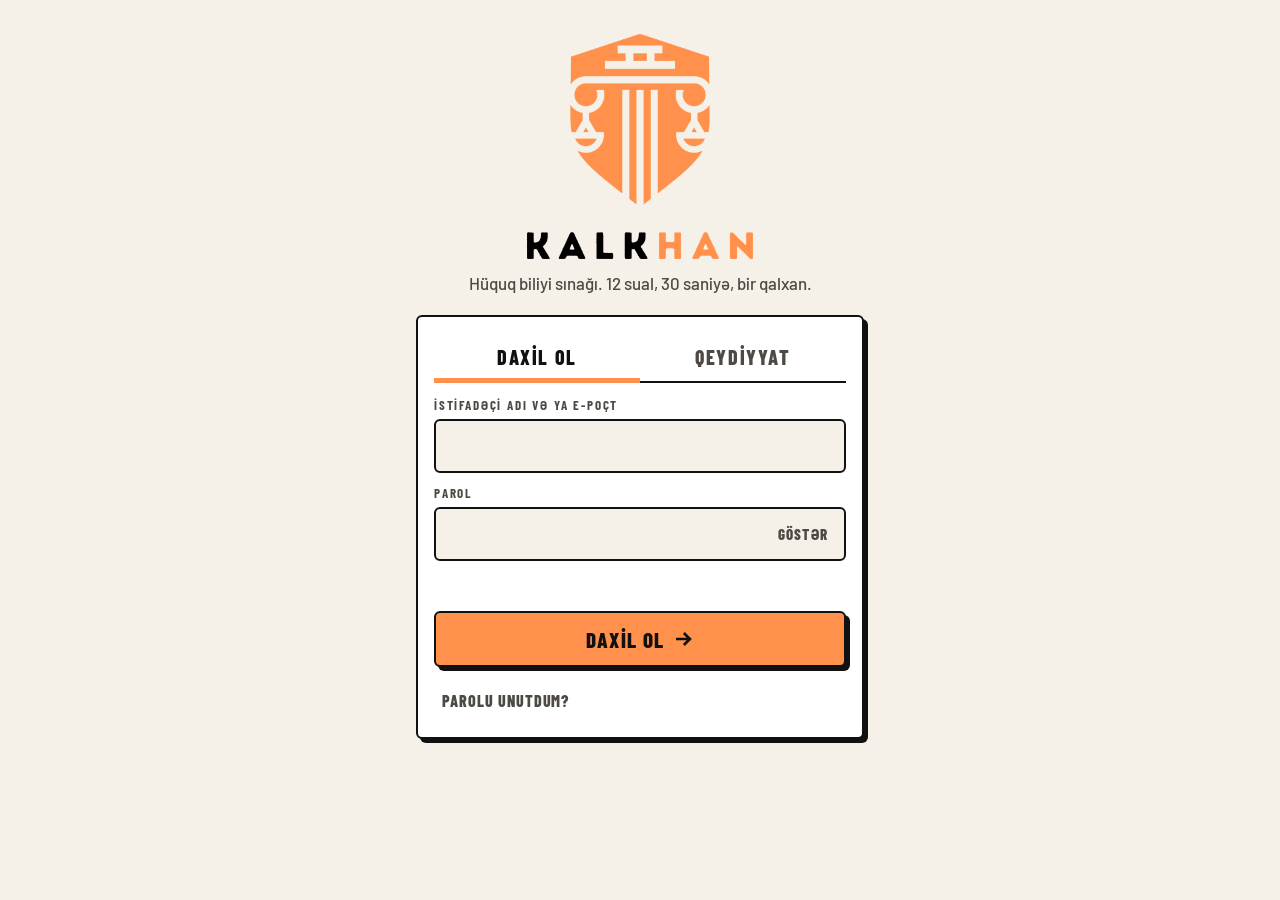
==== commit 3da8cc69: "Home greeting reads "Salam, Mirali" Single heading in sentence case instead of an uppercase label ab" ====
--- a/docs/index.html
+++ b/docs/index.html
@@ -6,8 +6,20 @@
   <title>KALKHAN</title>
   <meta name="description" content="KALKHAN: Azərbaycan hüququ üzrə sual oyunu">
   <meta name="color-scheme" content="light dark">
-  <meta name="theme-color" content="#F6F1E8" media="(prefers-color-scheme: light)">
-  <meta name="theme-color" content="#0E0E0E" media="(prefers-color-scheme: dark)">
+  <meta name="theme-color" id="tc" content="#F6F1E8">
+  <script>
+    /* Mövzu ilk çəkilişdən əvvəl tətbiq olunur (ağ/qara işıq çaxmasın) */
+    (function () {
+      try {
+        var t = localStorage.getItem('kalkhan.theme'), r = document.documentElement;
+        if (t === 'light' || t === 'dark') r.setAttribute('data-theme', t);
+        var dark = t === 'dark' || (t !== 'light' && window.matchMedia('(prefers-color-scheme: dark)').matches);
+        document.getElementById('tc').setAttribute('content', dark ? '#0E0E0E' : '#F6F1E8');
+        var m = localStorage.getItem('kalkhan.motion');
+        if (m === 'reduce') r.classList.add('reduce-motion'); else if (m === 'full') r.classList.add('full-motion');
+      } catch (e) { /* məxfi rejim */ }
+    })();
+  </script>
   <meta name="apple-mobile-web-app-capable" content="yes">
   <meta name="mobile-web-app-capable" content="yes">
   <meta name="apple-mobile-web-app-title" content="KALKHAN">
--- a/docs/styles.css
+++ b/docs/styles.css
@@ -36,8 +36,9 @@
   --disp: "Barlow Condensed", "Barlow", system-ui, sans-serif;
   --ease: cubic-bezier(.2, .8, .2, 1);
 }
+/* Mövzu: sistem (prefers-color-scheme) və ya əl ilə seçim ([data-theme]) */
 @media (prefers-color-scheme: dark) {
-  :root {
+  :root:not([data-theme="light"]) {
     --paper: #0E0E0E;
     --card: #1A1917;
     --ink: #F6F1E8;
@@ -54,6 +55,24 @@
     --hatch: rgba(246, 241, 232, 0.16);
   }
 }
+:root[data-theme="light"] { color-scheme: light; }
+:root[data-theme="dark"] {
+  color-scheme: dark;
+    --paper: #0E0E0E;
+    --card: #1A1917;
+    --ink: #F6F1E8;
+    --ink-2: #ABA59A;
+    --soft: #2A2824;
+    --orange-text: #FF914D;
+    --edge: #F6F1E8;
+    --good: #4CC27F;
+    --good-bg: #12301F;
+    --bad: #FF6B55;
+    --bad-bg: #3A1914;
+    --on-good: #0E0E0E;
+    --on-bad: #0E0E0E;
+    --hatch: rgba(246, 241, 232, 0.16);
+}
 
 * { box-sizing: border-box; }
 html { -webkit-text-size-adjust: 100%; }
@@ -77,7 +96,10 @@
 
 /* Üst zolaq */
 .bar { display: flex; align-items: center; justify-content: space-between; min-height: 44px; }
+.bar .logo { display: flex; align-items: center; gap: 10px; min-width: 0; }
 .bar .logo img { height: 22px; width: auto; }
+.bar .logo img.emb { height: 36px; }
+.bar .logo .themed { display: block; }
 .icon-btn {
   width: 46px; height: 46px; display: inline-flex; align-items: center; justify-content: center; cursor: pointer;
   background: var(--card); color: var(--ink); border: 2px solid var(--edge); border-radius: 6px; box-shadow: 3px 3px 0 var(--edge);
@@ -126,9 +148,8 @@
 .error { color: var(--bad); font-weight: 700; min-height: 22px; }
 
 /* Ana səhifə */
-.me { display: flex; align-items: center; gap: 16px; }
-.me img { width: 78px; height: auto; flex: none; }
-.me h2 { font-size: 44px; word-break: break-all; }
+.hello { font: 800 44px/1.06 var(--disp); letter-spacing: 0.01em; color: var(--ink-2); overflow-wrap: anywhere; padding: 6px 0 2px; min-width: 0; }
+.hello .nm { color: var(--ink); }
 .tiles { display: grid; grid-template-columns: 1fr 1fr; gap: 14px; }
 .tile { border: 2px solid var(--edge); border-radius: 6px; padding: 14px; display: flex; flex-direction: column; gap: 10px; box-shadow: 4px 4px 0 var(--edge); }
 .tile b { font: 800 46px/0.95 var(--disp); font-variant-numeric: tabular-nums; }
@@ -262,5 +283,97 @@
 @keyframes seg-in { from { transform: scaleY(0.2); } to { transform: scaleY(1); } }
 @keyframes breathe { 0%, 100% { transform: scale(1); opacity: 0.85; } 50% { transform: scale(1.08); opacity: 1; } }
 @media (prefers-reduced-motion: reduce) {
-  *, *::before, *::after { animation-duration: 0.001ms !important; animation-delay: 0ms !important; animation-iteration-count: 1 !important; transition-duration: 0.001ms !important; }
-}
+  html:not(.full-motion) *, html:not(.full-motion) *::before, html:not(.full-motion) *::after { animation-duration: 0.001ms !important; animation-delay: 0ms !important; animation-iteration-count: 1 !important; transition-duration: 0.001ms !important; }
+}
+html.reduce-motion *, html.reduce-motion *::before, html.reduce-motion *::after { animation-duration: 0.001ms !important; animation-delay: 0ms !important; animation-iteration-count: 1 !important; transition-duration: 0.001ms !important; }
+
+/* Loqo: açıq və tünd variant; mövzuya görə biri görünür */
+.themed .dk { display: none; }
+@media (prefers-color-scheme: dark) {
+  :root:not([data-theme="light"]) .themed .lt { display: none; }
+  :root:not([data-theme="light"]) .themed .dk { display: block; }
+}
+:root[data-theme="dark"] .themed .lt { display: none; }
+:root[data-theme="dark"] .themed .dk { display: block; }
+
+/* Giriş: əlavə komponentlər */
+.field .hint { font-size: 14px; min-height: 18px; color: var(--ink-2); font-weight: 700; }
+.field .hint.ok { color: var(--good); }
+.field .hint.no { color: var(--bad); }
+.pw { position: relative; display: flex; }
+.pw input { flex: 1; padding-right: 92px; min-width: 0; }
+.pw .peek {
+  position: absolute; right: 6px; top: 6px; bottom: 6px; padding: 0 12px; border: 0; border-radius: 4px; cursor: pointer;
+  background: transparent; color: var(--ink-2); font: 800 15px/1 var(--disp); text-transform: uppercase; letter-spacing: 0.08em;
+}
+.pw .peek:hover { color: var(--ink); background: var(--soft); }
+.divider { display: flex; align-items: center; gap: 12px; color: var(--ink-2); font: 700 14px/1 var(--disp); text-transform: uppercase; letter-spacing: 0.14em; }
+.divider::before, .divider::after { content: ""; height: 2px; flex: 1; background: var(--soft); }
+.btn-g .g { width: 26px; height: 26px; display: inline-flex; align-items: center; justify-content: center; background: var(--ink); color: var(--paper); border-radius: 4px; font: 800 18px/1 var(--disp); }
+.links { display: flex; justify-content: space-between; gap: 8px; flex-wrap: wrap; }
+.links .btn-text { width: auto; padding: 0 6px; min-height: 40px; font-size: 16px; }
+.notice { border: 2px solid var(--edge); border-radius: 6px; padding: 12px 14px; background: var(--paper); font-weight: 700; }
+.notice.good { border-color: var(--good); background: var(--good-bg); }
+.notice.bad { border-color: var(--bad); background: var(--bad-bg); }
+.fineprint { font-size: 14px; color: var(--ink-2); }
+.fineprint a { color: var(--ink); text-underline-offset: 3px; }
+.verify { align-items: center; text-align: center; padding-top: 6px; }
+.verify .emb { width: 84px; height: auto; }
+.verify h2 { font-size: 38px; }
+.verify .mail { font-weight: 700; word-break: break-all; }
+.verify .panel { width: 100%; display: flex; flex-direction: column; gap: 12px; text-align: left; }
+.btn-danger { color: var(--bad); border-color: var(--bad); box-shadow: 4px 4px 0 var(--bad); background: var(--card); }
+.btn-danger:active:not(:disabled) { box-shadow: 0 0 0 var(--bad); }
+a.btn { text-decoration: none; }
+
+/* Ayarlar */
+.sec { display: flex; flex-direction: column; gap: 14px; }
+.sec h3 { font: 800 24px/1 var(--disp); text-transform: uppercase; letter-spacing: 0.06em; }
+.srow { display: flex; align-items: center; justify-content: space-between; gap: 14px; min-height: 44px; }
+.srow .t { display: flex; flex-direction: column; gap: 2px; min-width: 0; }
+.srow .t b { font-weight: 700; }
+.srow .t span { font-size: 14px; color: var(--ink-2); }
+.srow + .srow { border-top: 2px solid var(--soft); padding-top: 12px; }
+.switch {
+  position: relative; flex: none; width: 58px; height: 34px; border: 2px solid var(--edge); border-radius: 6px; cursor: pointer; padding: 0;
+  background: var(--paper); transition: background 0.15s;
+}
+.switch::after {
+  content: ""; position: absolute; top: 3px; left: 3px; width: 24px; height: 24px; border-radius: 3px; background: var(--edge);
+  transition: transform 0.18s var(--ease), background 0.15s;
+}
+.switch[aria-checked="true"] { background: var(--orange); }
+.switch[aria-checked="true"]::after { transform: translateX(24px); background: #111111; }
+.seg-tabs.three { grid-template-columns: repeat(3, 1fr); }
+.inline-form { display: flex; flex-direction: column; gap: 12px; padding-top: 4px; }
+.kv { display: flex; flex-direction: column; gap: 2px; min-width: 0; }
+.kv .v { font-weight: 700; word-break: break-all; }
+.btn-sm { min-height: 44px; font-size: 17px; width: auto; padding: 0 16px; box-shadow: 3px 3px 0 var(--edge); }
+
+/* Məşq */
+.cats { display: flex; flex-direction: column; gap: 12px; }
+.cat {
+  display: grid; grid-template-columns: 1fr auto; align-items: center; gap: 12px; width: 100%; text-align: left; min-height: 68px; padding: 12px 16px;
+  font: 700 19px/1.2 "Barlow", sans-serif; color: var(--ink); background: var(--card); cursor: pointer;
+  border: 2px solid var(--edge); border-radius: 6px; box-shadow: 4px 4px 0 var(--edge);
+  transition: transform 0.08s, box-shadow 0.08s, background 0.15s;
+  animation: rise 0.35s var(--ease) both; animation-delay: calc(var(--i) * 45ms);
+}
+.cat:active:not(:disabled) { transform: translate(4px, 4px); box-shadow: 0 0 0 var(--edge); }
+.cat small { display: block; font-size: 14px; color: var(--ink-2); font-weight: 500; }
+.cat .cnt { font: 800 28px/1 var(--disp); font-variant-numeric: tabular-nums; }
+.cat:disabled { cursor: default; opacity: 0.55; box-shadow: none; background-image: repeating-linear-gradient(-45deg, var(--hatch) 0 6px, transparent 6px 12px); }
+.cat.last { background: var(--orange); color: #111111; }
+.cat.last small { color: #3a2a1d; }
+.tag-practice {
+  display: inline-block; margin-left: 10px; padding: 3px 8px 1px; border: 2px solid var(--orange-text); color: var(--orange-text); border-radius: 3px;
+  font: 800 14px/1.1 var(--disp); text-transform: uppercase; letter-spacing: 0.1em; vertical-align: middle; transform: rotate(-3deg);
+}
+.bar .right { display: flex; gap: 10px; }
+.srow.stack { flex-direction: column; align-items: stretch; }
+.seg-tabs button[aria-checked="true"] { background: var(--orange); color: #111111; }
+.doc { display: flex; flex-direction: column; gap: 14px; }
+.doc h1 { font-size: 40px; }
+.doc h2 { font: 800 24px/1.1 var(--disp); text-transform: uppercase; letter-spacing: 0.05em; margin-top: 8px; }
+.doc ul { margin: 0; padding-left: 20px; display: flex; flex-direction: column; gap: 6px; }
+.doc a { color: var(--ink); text-underline-offset: 3px; }
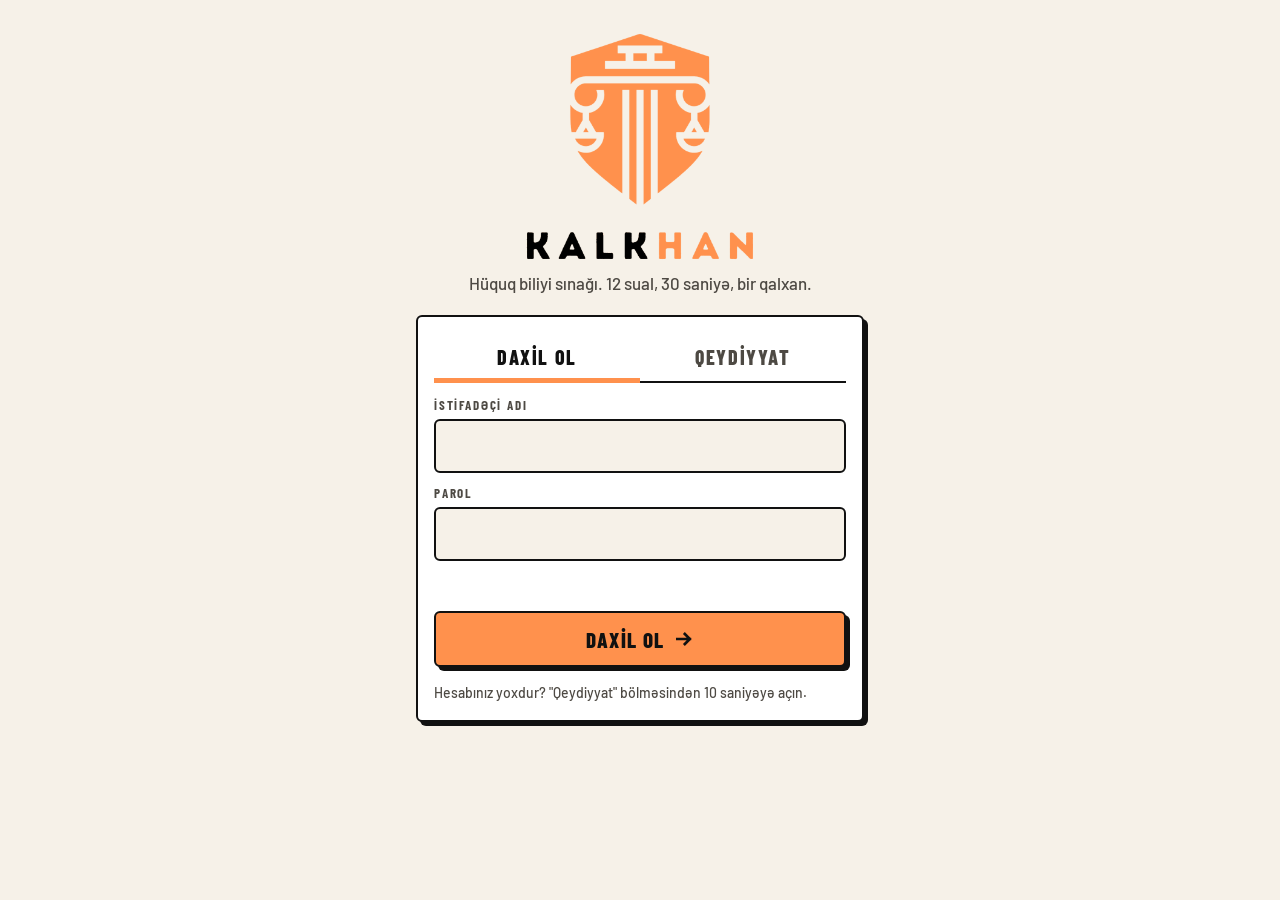
==== commit 7de320d5: "Revert half-finished auth/settings release, keep "Salam, Mirali" greeting The email/Google sign-up, " ====
--- a/docs/index.html
+++ b/docs/index.html
@@ -6,20 +6,8 @@
   <title>KALKHAN</title>
   <meta name="description" content="KALKHAN: Azərbaycan hüququ üzrə sual oyunu">
   <meta name="color-scheme" content="light dark">
-  <meta name="theme-color" id="tc" content="#F6F1E8">
-  <script>
-    /* Mövzu ilk çəkilişdən əvvəl tətbiq olunur (ağ/qara işıq çaxmasın) */
-    (function () {
-      try {
-        var t = localStorage.getItem('kalkhan.theme'), r = document.documentElement;
-        if (t === 'light' || t === 'dark') r.setAttribute('data-theme', t);
-        var dark = t === 'dark' || (t !== 'light' && window.matchMedia('(prefers-color-scheme: dark)').matches);
-        document.getElementById('tc').setAttribute('content', dark ? '#0E0E0E' : '#F6F1E8');
-        var m = localStorage.getItem('kalkhan.motion');
-        if (m === 'reduce') r.classList.add('reduce-motion'); else if (m === 'full') r.classList.add('full-motion');
-      } catch (e) { /* məxfi rejim */ }
-    })();
-  </script>
+  <meta name="theme-color" content="#F6F1E8" media="(prefers-color-scheme: light)">
+  <meta name="theme-color" content="#0E0E0E" media="(prefers-color-scheme: dark)">
   <meta name="apple-mobile-web-app-capable" content="yes">
   <meta name="mobile-web-app-capable" content="yes">
   <meta name="apple-mobile-web-app-title" content="KALKHAN">
--- a/docs/styles.css
+++ b/docs/styles.css
@@ -36,9 +36,8 @@
   --disp: "Barlow Condensed", "Barlow", system-ui, sans-serif;
   --ease: cubic-bezier(.2, .8, .2, 1);
 }
-/* Mövzu: sistem (prefers-color-scheme) və ya əl ilə seçim ([data-theme]) */
 @media (prefers-color-scheme: dark) {
-  :root:not([data-theme="light"]) {
+  :root {
     --paper: #0E0E0E;
     --card: #1A1917;
     --ink: #F6F1E8;
@@ -55,24 +54,6 @@
     --hatch: rgba(246, 241, 232, 0.16);
   }
 }
-:root[data-theme="light"] { color-scheme: light; }
-:root[data-theme="dark"] {
-  color-scheme: dark;
-    --paper: #0E0E0E;
-    --card: #1A1917;
-    --ink: #F6F1E8;
-    --ink-2: #ABA59A;
-    --soft: #2A2824;
-    --orange-text: #FF914D;
-    --edge: #F6F1E8;
-    --good: #4CC27F;
-    --good-bg: #12301F;
-    --bad: #FF6B55;
-    --bad-bg: #3A1914;
-    --on-good: #0E0E0E;
-    --on-bad: #0E0E0E;
-    --hatch: rgba(246, 241, 232, 0.16);
-}
 
 * { box-sizing: border-box; }
 html { -webkit-text-size-adjust: 100%; }
@@ -99,7 +80,6 @@
 .bar .logo { display: flex; align-items: center; gap: 10px; min-width: 0; }
 .bar .logo img { height: 22px; width: auto; }
 .bar .logo img.emb { height: 36px; }
-.bar .logo .themed { display: block; }
 .icon-btn {
   width: 46px; height: 46px; display: inline-flex; align-items: center; justify-content: center; cursor: pointer;
   background: var(--card); color: var(--ink); border: 2px solid var(--edge); border-radius: 6px; box-shadow: 3px 3px 0 var(--edge);
@@ -283,97 +263,5 @@
 @keyframes seg-in { from { transform: scaleY(0.2); } to { transform: scaleY(1); } }
 @keyframes breathe { 0%, 100% { transform: scale(1); opacity: 0.85; } 50% { transform: scale(1.08); opacity: 1; } }
 @media (prefers-reduced-motion: reduce) {
-  html:not(.full-motion) *, html:not(.full-motion) *::before, html:not(.full-motion) *::after { animation-duration: 0.001ms !important; animation-delay: 0ms !important; animation-iteration-count: 1 !important; transition-duration: 0.001ms !important; }
-}
-html.reduce-motion *, html.reduce-motion *::before, html.reduce-motion *::after { animation-duration: 0.001ms !important; animation-delay: 0ms !important; animation-iteration-count: 1 !important; transition-duration: 0.001ms !important; }
-
-/* Loqo: açıq və tünd variant; mövzuya görə biri görünür */
-.themed .dk { display: none; }
-@media (prefers-color-scheme: dark) {
-  :root:not([data-theme="light"]) .themed .lt { display: none; }
-  :root:not([data-theme="light"]) .themed .dk { display: block; }
-}
-:root[data-theme="dark"] .themed .lt { display: none; }
-:root[data-theme="dark"] .themed .dk { display: block; }
-
-/* Giriş: əlavə komponentlər */
-.field .hint { font-size: 14px; min-height: 18px; color: var(--ink-2); font-weight: 700; }
-.field .hint.ok { color: var(--good); }
-.field .hint.no { color: var(--bad); }
-.pw { position: relative; display: flex; }
-.pw input { flex: 1; padding-right: 92px; min-width: 0; }
-.pw .peek {
-  position: absolute; right: 6px; top: 6px; bottom: 6px; padding: 0 12px; border: 0; border-radius: 4px; cursor: pointer;
-  background: transparent; color: var(--ink-2); font: 800 15px/1 var(--disp); text-transform: uppercase; letter-spacing: 0.08em;
-}
-.pw .peek:hover { color: var(--ink); background: var(--soft); }
-.divider { display: flex; align-items: center; gap: 12px; color: var(--ink-2); font: 700 14px/1 var(--disp); text-transform: uppercase; letter-spacing: 0.14em; }
-.divider::before, .divider::after { content: ""; height: 2px; flex: 1; background: var(--soft); }
-.btn-g .g { width: 26px; height: 26px; display: inline-flex; align-items: center; justify-content: center; background: var(--ink); color: var(--paper); border-radius: 4px; font: 800 18px/1 var(--disp); }
-.links { display: flex; justify-content: space-between; gap: 8px; flex-wrap: wrap; }
-.links .btn-text { width: auto; padding: 0 6px; min-height: 40px; font-size: 16px; }
-.notice { border: 2px solid var(--edge); border-radius: 6px; padding: 12px 14px; background: var(--paper); font-weight: 700; }
-.notice.good { border-color: var(--good); background: var(--good-bg); }
-.notice.bad { border-color: var(--bad); background: var(--bad-bg); }
-.fineprint { font-size: 14px; color: var(--ink-2); }
-.fineprint a { color: var(--ink); text-underline-offset: 3px; }
-.verify { align-items: center; text-align: center; padding-top: 6px; }
-.verify .emb { width: 84px; height: auto; }
-.verify h2 { font-size: 38px; }
-.verify .mail { font-weight: 700; word-break: break-all; }
-.verify .panel { width: 100%; display: flex; flex-direction: column; gap: 12px; text-align: left; }
-.btn-danger { color: var(--bad); border-color: var(--bad); box-shadow: 4px 4px 0 var(--bad); background: var(--card); }
-.btn-danger:active:not(:disabled) { box-shadow: 0 0 0 var(--bad); }
-a.btn { text-decoration: none; }
-
-/* Ayarlar */
-.sec { display: flex; flex-direction: column; gap: 14px; }
-.sec h3 { font: 800 24px/1 var(--disp); text-transform: uppercase; letter-spacing: 0.06em; }
-.srow { display: flex; align-items: center; justify-content: space-between; gap: 14px; min-height: 44px; }
-.srow .t { display: flex; flex-direction: column; gap: 2px; min-width: 0; }
-.srow .t b { font-weight: 700; }
-.srow .t span { font-size: 14px; color: var(--ink-2); }
-.srow + .srow { border-top: 2px solid var(--soft); padding-top: 12px; }
-.switch {
-  position: relative; flex: none; width: 58px; height: 34px; border: 2px solid var(--edge); border-radius: 6px; cursor: pointer; padding: 0;
-  background: var(--paper); transition: background 0.15s;
-}
-.switch::after {
-  content: ""; position: absolute; top: 3px; left: 3px; width: 24px; height: 24px; border-radius: 3px; background: var(--edge);
-  transition: transform 0.18s var(--ease), background 0.15s;
-}
-.switch[aria-checked="true"] { background: var(--orange); }
-.switch[aria-checked="true"]::after { transform: translateX(24px); background: #111111; }
-.seg-tabs.three { grid-template-columns: repeat(3, 1fr); }
-.inline-form { display: flex; flex-direction: column; gap: 12px; padding-top: 4px; }
-.kv { display: flex; flex-direction: column; gap: 2px; min-width: 0; }
-.kv .v { font-weight: 700; word-break: break-all; }
-.btn-sm { min-height: 44px; font-size: 17px; width: auto; padding: 0 16px; box-shadow: 3px 3px 0 var(--edge); }
-
-/* Məşq */
-.cats { display: flex; flex-direction: column; gap: 12px; }
-.cat {
-  display: grid; grid-template-columns: 1fr auto; align-items: center; gap: 12px; width: 100%; text-align: left; min-height: 68px; padding: 12px 16px;
-  font: 700 19px/1.2 "Barlow", sans-serif; color: var(--ink); background: var(--card); cursor: pointer;
-  border: 2px solid var(--edge); border-radius: 6px; box-shadow: 4px 4px 0 var(--edge);
-  transition: transform 0.08s, box-shadow 0.08s, background 0.15s;
-  animation: rise 0.35s var(--ease) both; animation-delay: calc(var(--i) * 45ms);
-}
-.cat:active:not(:disabled) { transform: translate(4px, 4px); box-shadow: 0 0 0 var(--edge); }
-.cat small { display: block; font-size: 14px; color: var(--ink-2); font-weight: 500; }
-.cat .cnt { font: 800 28px/1 var(--disp); font-variant-numeric: tabular-nums; }
-.cat:disabled { cursor: default; opacity: 0.55; box-shadow: none; background-image: repeating-linear-gradient(-45deg, var(--hatch) 0 6px, transparent 6px 12px); }
-.cat.last { background: var(--orange); color: #111111; }
-.cat.last small { color: #3a2a1d; }
-.tag-practice {
-  display: inline-block; margin-left: 10px; padding: 3px 8px 1px; border: 2px solid var(--orange-text); color: var(--orange-text); border-radius: 3px;
-  font: 800 14px/1.1 var(--disp); text-transform: uppercase; letter-spacing: 0.1em; vertical-align: middle; transform: rotate(-3deg);
-}
-.bar .right { display: flex; gap: 10px; }
-.srow.stack { flex-direction: column; align-items: stretch; }
-.seg-tabs button[aria-checked="true"] { background: var(--orange); color: #111111; }
-.doc { display: flex; flex-direction: column; gap: 14px; }
-.doc h1 { font-size: 40px; }
-.doc h2 { font: 800 24px/1.1 var(--disp); text-transform: uppercase; letter-spacing: 0.05em; margin-top: 8px; }
-.doc ul { margin: 0; padding-left: 20px; display: flex; flex-direction: column; gap: 6px; }
-.doc a { color: var(--ink); text-underline-offset: 3px; }
+  *, *::before, *::after { animation-duration: 0.001ms !important; animation-delay: 0ms !important; animation-iteration-count: 1 !important; transition-duration: 0.001ms !important; }
+}
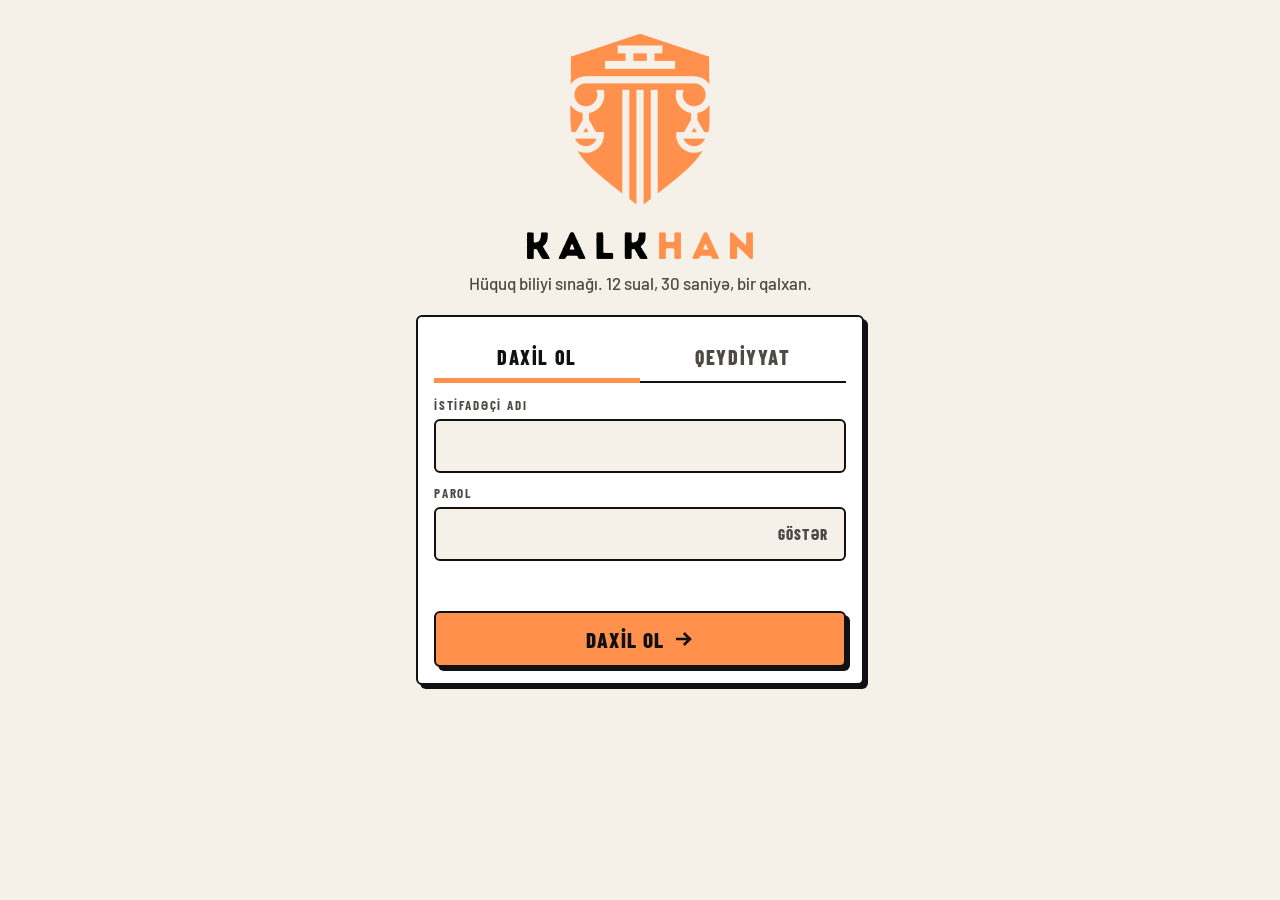
==== commit ec2d540d: "Release: Google sign-in, settings with night mode, practice mode, username/password signup with repe" ====
--- a/docs/index.html
+++ b/docs/index.html
@@ -6,8 +6,20 @@
   <title>KALKHAN</title>
   <meta name="description" content="KALKHAN: Azərbaycan hüququ üzrə sual oyunu">
   <meta name="color-scheme" content="light dark">
-  <meta name="theme-color" content="#F6F1E8" media="(prefers-color-scheme: light)">
-  <meta name="theme-color" content="#0E0E0E" media="(prefers-color-scheme: dark)">
+  <meta name="theme-color" id="tc" content="#F6F1E8">
+  <script>
+    /* Mövzu ilk çəkilişdən əvvəl tətbiq olunur (ağ/qara işıq çaxmasın) */
+    (function () {
+      try {
+        var t = localStorage.getItem('kalkhan.theme'), r = document.documentElement;
+        if (t === 'light' || t === 'dark') r.setAttribute('data-theme', t);
+        var dark = t === 'dark' || (t !== 'light' && window.matchMedia('(prefers-color-scheme: dark)').matches);
+        document.getElementById('tc').setAttribute('content', dark ? '#0E0E0E' : '#F6F1E8');
+        var m = localStorage.getItem('kalkhan.motion');
+        if (m === 'reduce') r.classList.add('reduce-motion'); else if (m === 'full') r.classList.add('full-motion');
+      } catch (e) { /* məxfi rejim */ }
+    })();
+  </script>
   <meta name="apple-mobile-web-app-capable" content="yes">
   <meta name="mobile-web-app-capable" content="yes">
   <meta name="apple-mobile-web-app-title" content="KALKHAN">
--- a/docs/styles.css
+++ b/docs/styles.css
@@ -36,8 +36,9 @@
   --disp: "Barlow Condensed", "Barlow", system-ui, sans-serif;
   --ease: cubic-bezier(.2, .8, .2, 1);
 }
+/* Mövzu: sistem (prefers-color-scheme) və ya əl ilə seçim ([data-theme]) */
 @media (prefers-color-scheme: dark) {
-  :root {
+  :root:not([data-theme="light"]) {
     --paper: #0E0E0E;
     --card: #1A1917;
     --ink: #F6F1E8;
@@ -54,6 +55,24 @@
     --hatch: rgba(246, 241, 232, 0.16);
   }
 }
+:root[data-theme="light"] { color-scheme: light; }
+:root[data-theme="dark"] {
+  color-scheme: dark;
+    --paper: #0E0E0E;
+    --card: #1A1917;
+    --ink: #F6F1E8;
+    --ink-2: #ABA59A;
+    --soft: #2A2824;
+    --orange-text: #FF914D;
+    --edge: #F6F1E8;
+    --good: #4CC27F;
+    --good-bg: #12301F;
+    --bad: #FF6B55;
+    --bad-bg: #3A1914;
+    --on-good: #0E0E0E;
+    --on-bad: #0E0E0E;
+    --hatch: rgba(246, 241, 232, 0.16);
+}
 
 * { box-sizing: border-box; }
 html { -webkit-text-size-adjust: 100%; }
@@ -80,6 +99,7 @@
 .bar .logo { display: flex; align-items: center; gap: 10px; min-width: 0; }
 .bar .logo img { height: 22px; width: auto; }
 .bar .logo img.emb { height: 36px; }
+.bar .logo .themed { display: block; }
 .icon-btn {
   width: 46px; height: 46px; display: inline-flex; align-items: center; justify-content: center; cursor: pointer;
   background: var(--card); color: var(--ink); border: 2px solid var(--edge); border-radius: 6px; box-shadow: 3px 3px 0 var(--edge);
@@ -263,5 +283,97 @@
 @keyframes seg-in { from { transform: scaleY(0.2); } to { transform: scaleY(1); } }
 @keyframes breathe { 0%, 100% { transform: scale(1); opacity: 0.85; } 50% { transform: scale(1.08); opacity: 1; } }
 @media (prefers-reduced-motion: reduce) {
-  *, *::before, *::after { animation-duration: 0.001ms !important; animation-delay: 0ms !important; animation-iteration-count: 1 !important; transition-duration: 0.001ms !important; }
-}
+  html:not(.full-motion) *, html:not(.full-motion) *::before, html:not(.full-motion) *::after { animation-duration: 0.001ms !important; animation-delay: 0ms !important; animation-iteration-count: 1 !important; transition-duration: 0.001ms !important; }
+}
+html.reduce-motion *, html.reduce-motion *::before, html.reduce-motion *::after { animation-duration: 0.001ms !important; animation-delay: 0ms !important; animation-iteration-count: 1 !important; transition-duration: 0.001ms !important; }
+
+/* Loqo: açıq və tünd variant; mövzuya görə biri görünür */
+.themed .dk { display: none; }
+@media (prefers-color-scheme: dark) {
+  :root:not([data-theme="light"]) .themed .lt { display: none; }
+  :root:not([data-theme="light"]) .themed .dk { display: block; }
+}
+:root[data-theme="dark"] .themed .lt { display: none; }
+:root[data-theme="dark"] .themed .dk { display: block; }
+
+/* Giriş: əlavə komponentlər */
+.field .hint { font-size: 14px; min-height: 18px; color: var(--ink-2); font-weight: 700; }
+.field .hint.ok { color: var(--good); }
+.field .hint.no { color: var(--bad); }
+.pw { position: relative; display: flex; }
+.pw input { flex: 1; padding-right: 92px; min-width: 0; }
+.pw .peek {
+  position: absolute; right: 6px; top: 6px; bottom: 6px; padding: 0 12px; border: 0; border-radius: 4px; cursor: pointer;
+  background: transparent; color: var(--ink-2); font: 800 15px/1 var(--disp); text-transform: uppercase; letter-spacing: 0.08em;
+}
+.pw .peek:hover { color: var(--ink); background: var(--soft); }
+.divider { display: flex; align-items: center; gap: 12px; color: var(--ink-2); font: 700 14px/1 var(--disp); text-transform: uppercase; letter-spacing: 0.14em; }
+.divider::before, .divider::after { content: ""; height: 2px; flex: 1; background: var(--soft); }
+.btn-g .g { width: 26px; height: 26px; display: inline-flex; align-items: center; justify-content: center; background: var(--ink); color: var(--paper); border-radius: 4px; font: 800 18px/1 var(--disp); }
+.links { display: flex; justify-content: space-between; gap: 8px; flex-wrap: wrap; }
+.links .btn-text { width: auto; padding: 0 6px; min-height: 40px; font-size: 16px; }
+.notice { border: 2px solid var(--edge); border-radius: 6px; padding: 12px 14px; background: var(--paper); font-weight: 700; }
+.notice.good { border-color: var(--good); background: var(--good-bg); }
+.notice.bad { border-color: var(--bad); background: var(--bad-bg); }
+.fineprint { font-size: 14px; color: var(--ink-2); }
+.fineprint a { color: var(--ink); text-underline-offset: 3px; }
+.verify { align-items: center; text-align: center; padding-top: 6px; }
+.verify .emb { width: 84px; height: auto; }
+.verify h2 { font-size: 38px; }
+.verify .mail { font-weight: 700; word-break: break-all; }
+.verify .panel { width: 100%; display: flex; flex-direction: column; gap: 12px; text-align: left; }
+.btn-danger { color: var(--bad); border-color: var(--bad); box-shadow: 4px 4px 0 var(--bad); background: var(--card); }
+.btn-danger:active:not(:disabled) { box-shadow: 0 0 0 var(--bad); }
+a.btn { text-decoration: none; }
+
+/* Ayarlar */
+.sec { display: flex; flex-direction: column; gap: 14px; }
+.sec h3 { font: 800 24px/1 var(--disp); text-transform: uppercase; letter-spacing: 0.06em; }
+.srow { display: flex; align-items: center; justify-content: space-between; gap: 14px; min-height: 44px; }
+.srow .t { display: flex; flex-direction: column; gap: 2px; min-width: 0; }
+.srow .t b { font-weight: 700; }
+.srow .t span { font-size: 14px; color: var(--ink-2); }
+.srow + .srow { border-top: 2px solid var(--soft); padding-top: 12px; }
+.switch {
+  position: relative; flex: none; width: 58px; height: 34px; border: 2px solid var(--edge); border-radius: 6px; cursor: pointer; padding: 0;
+  background: var(--paper); transition: background 0.15s;
+}
+.switch::after {
+  content: ""; position: absolute; top: 3px; left: 3px; width: 24px; height: 24px; border-radius: 3px; background: var(--edge);
+  transition: transform 0.18s var(--ease), background 0.15s;
+}
+.switch[aria-checked="true"] { background: var(--orange); }
+.switch[aria-checked="true"]::after { transform: translateX(24px); background: #111111; }
+.seg-tabs.three { grid-template-columns: repeat(3, 1fr); }
+.inline-form { display: flex; flex-direction: column; gap: 12px; padding-top: 4px; }
+.kv { display: flex; flex-direction: column; gap: 2px; min-width: 0; }
+.kv .v { font-weight: 700; word-break: break-all; }
+.btn-sm { min-height: 44px; font-size: 17px; width: auto; padding: 0 16px; box-shadow: 3px 3px 0 var(--edge); }
+
+/* Məşq */
+.cats { display: flex; flex-direction: column; gap: 12px; }
+.cat {
+  display: grid; grid-template-columns: 1fr auto; align-items: center; gap: 12px; width: 100%; text-align: left; min-height: 68px; padding: 12px 16px;
+  font: 700 19px/1.2 "Barlow", sans-serif; color: var(--ink); background: var(--card); cursor: pointer;
+  border: 2px solid var(--edge); border-radius: 6px; box-shadow: 4px 4px 0 var(--edge);
+  transition: transform 0.08s, box-shadow 0.08s, background 0.15s;
+  animation: rise 0.35s var(--ease) both; animation-delay: calc(var(--i) * 45ms);
+}
+.cat:active:not(:disabled) { transform: translate(4px, 4px); box-shadow: 0 0 0 var(--edge); }
+.cat small { display: block; font-size: 14px; color: var(--ink-2); font-weight: 500; }
+.cat .cnt { font: 800 28px/1 var(--disp); font-variant-numeric: tabular-nums; }
+.cat:disabled { cursor: default; opacity: 0.55; box-shadow: none; background-image: repeating-linear-gradient(-45deg, var(--hatch) 0 6px, transparent 6px 12px); }
+.cat.last { background: var(--orange); color: #111111; }
+.cat.last small { color: #3a2a1d; }
+.tag-practice {
+  display: inline-block; margin-left: 10px; padding: 3px 8px 1px; border: 2px solid var(--orange-text); color: var(--orange-text); border-radius: 3px;
+  font: 800 14px/1.1 var(--disp); text-transform: uppercase; letter-spacing: 0.1em; vertical-align: middle; transform: rotate(-3deg);
+}
+.bar .right { display: flex; gap: 10px; }
+.srow.stack { flex-direction: column; align-items: stretch; }
+.seg-tabs button[aria-checked="true"] { background: var(--orange); color: #111111; }
+.doc { display: flex; flex-direction: column; gap: 14px; }
+.doc h1 { font-size: 40px; }
+.doc h2 { font: 800 24px/1.1 var(--disp); text-transform: uppercase; letter-spacing: 0.05em; margin-top: 8px; }
+.doc ul { margin: 0; padding-left: 20px; display: flex; flex-direction: column; gap: 6px; }
+.doc a { color: var(--ink); text-underline-offset: 3px; }
